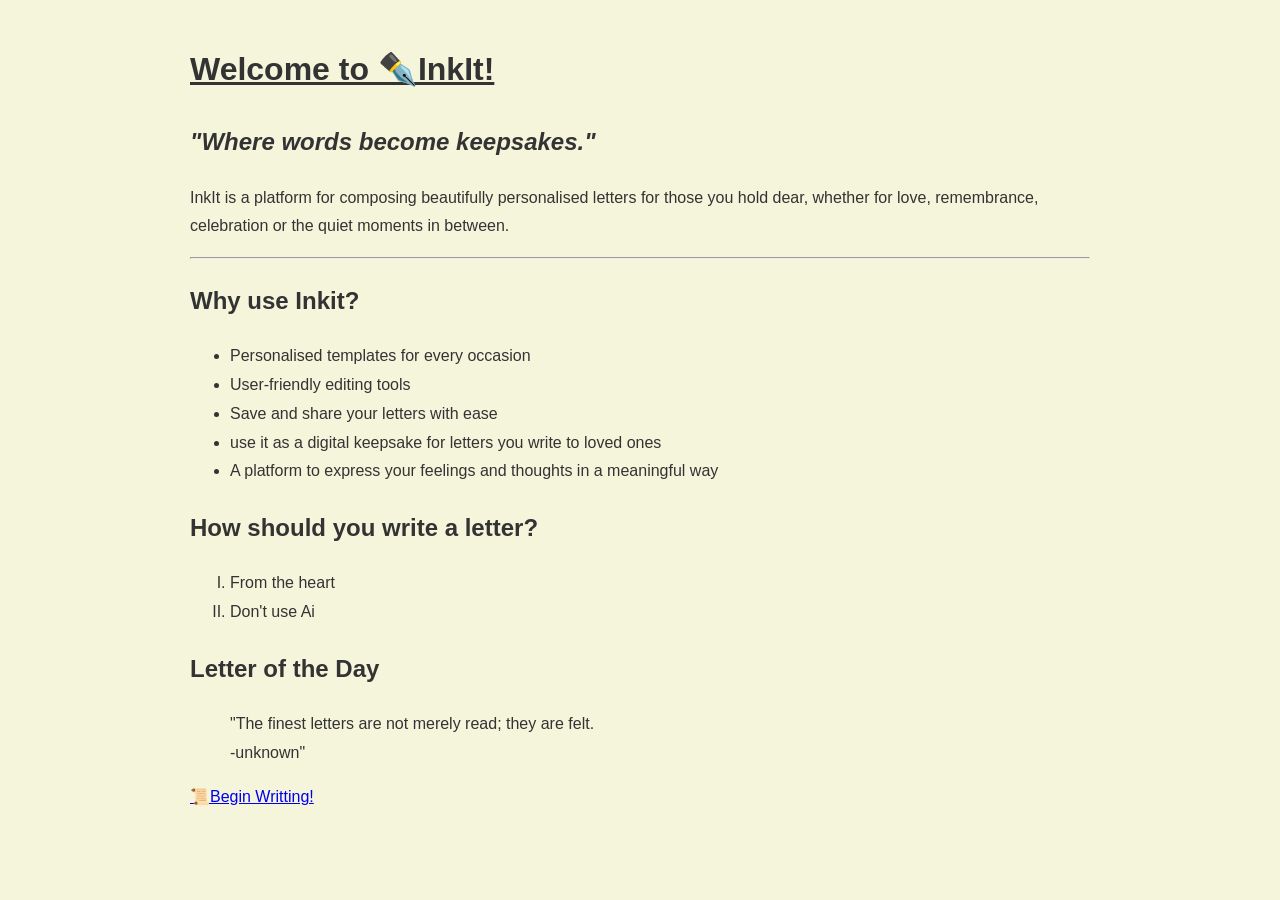
==== index.html @ 70000fcc "Initial commit for InkIt" ====
<!DOCTYPE html>

<html>

<head>

    <style>

body{
    background-color: #f5ecd7;
    color:#3e2723;
    font-family:Garamond, serif;
    max-width:900px;
    margin:auto;
    padding:30px;
    line-height:1.8;

}
    </style>
    <meta charset="UTF-8">
    <meta name="viewport" content="width=device-width, initial-scale=1.0">
    <title> InkIt</title>

</head>    

<body style="font-family: Arial, sans-serif; background-color: beige; color: #333; padding: 20px;">
    <header>
        <h1> <ins>Welcome to ✒️InkIt!</ins></h1>
<h2><i>"Where words become keepsakes."</i></h2>
    </header>
    
    

    <p> InkIt is a platform for composing beautifully personalised letters for those you hold dear, whether for love, remembrance, celebration or the quiet moments in between. </p>
    
    <hr>

    <h2> Why use Inkit?</h2>

<ul>
    <li> Personalised templates for every occasion</li>
    <li> User-friendly editing tools</li>
    <li> Save and share your letters with ease</li>
    <li> use it as a digital keepsake for letters you write to loved ones</li>
    <li> A platform to express your feelings and thoughts in a meaningful way</li>
</ul>

<h2> How should you write a letter?</h2>

<ol type="I">
    <li> From the heart</li>
    <li> Don't use Ai</li>
</ol>

<h2> Letter of the Day</h2>

<blockquote>

    "The finest letters are not merely read; 
    they are felt.<br>
    -unknown"
</blockquote>

</body>
    <a class="button" href="create.html" target=_self title=" This takes you to the create page">
        📜Begin Writting!
    </a>
   
<br>
</body>

</html>
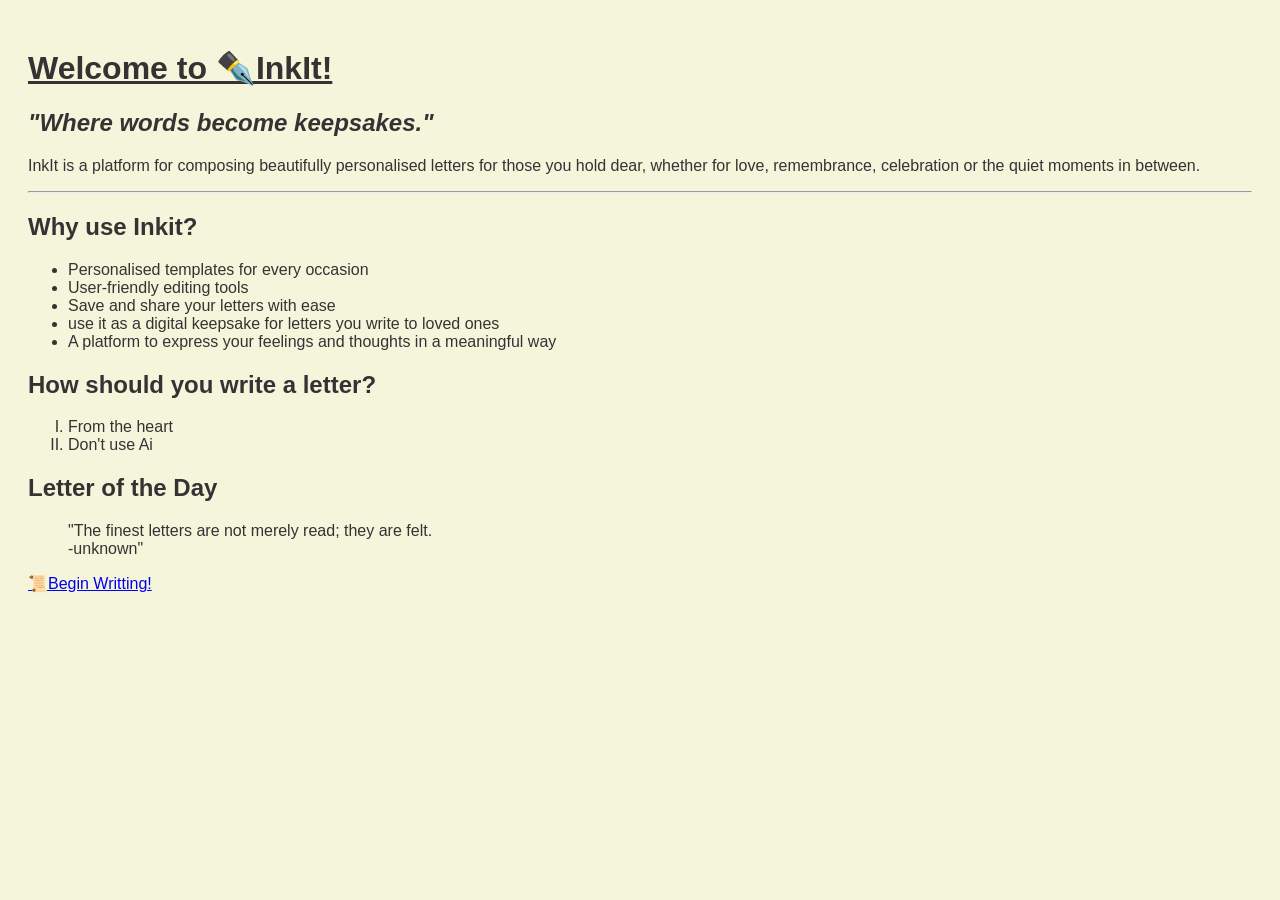
==== commit f58e9589: "Updated InkIt website design" ====
--- a/index.html
+++ b/index.html
@@ -10,10 +10,7 @@
     background-color: #f5ecd7;
     color:#3e2723;
     font-family:Garamond, serif;
-    max-width:900px;
-    margin:auto;
-    padding:30px;
-    line-height:1.8;
+   
 
 }
     </style>
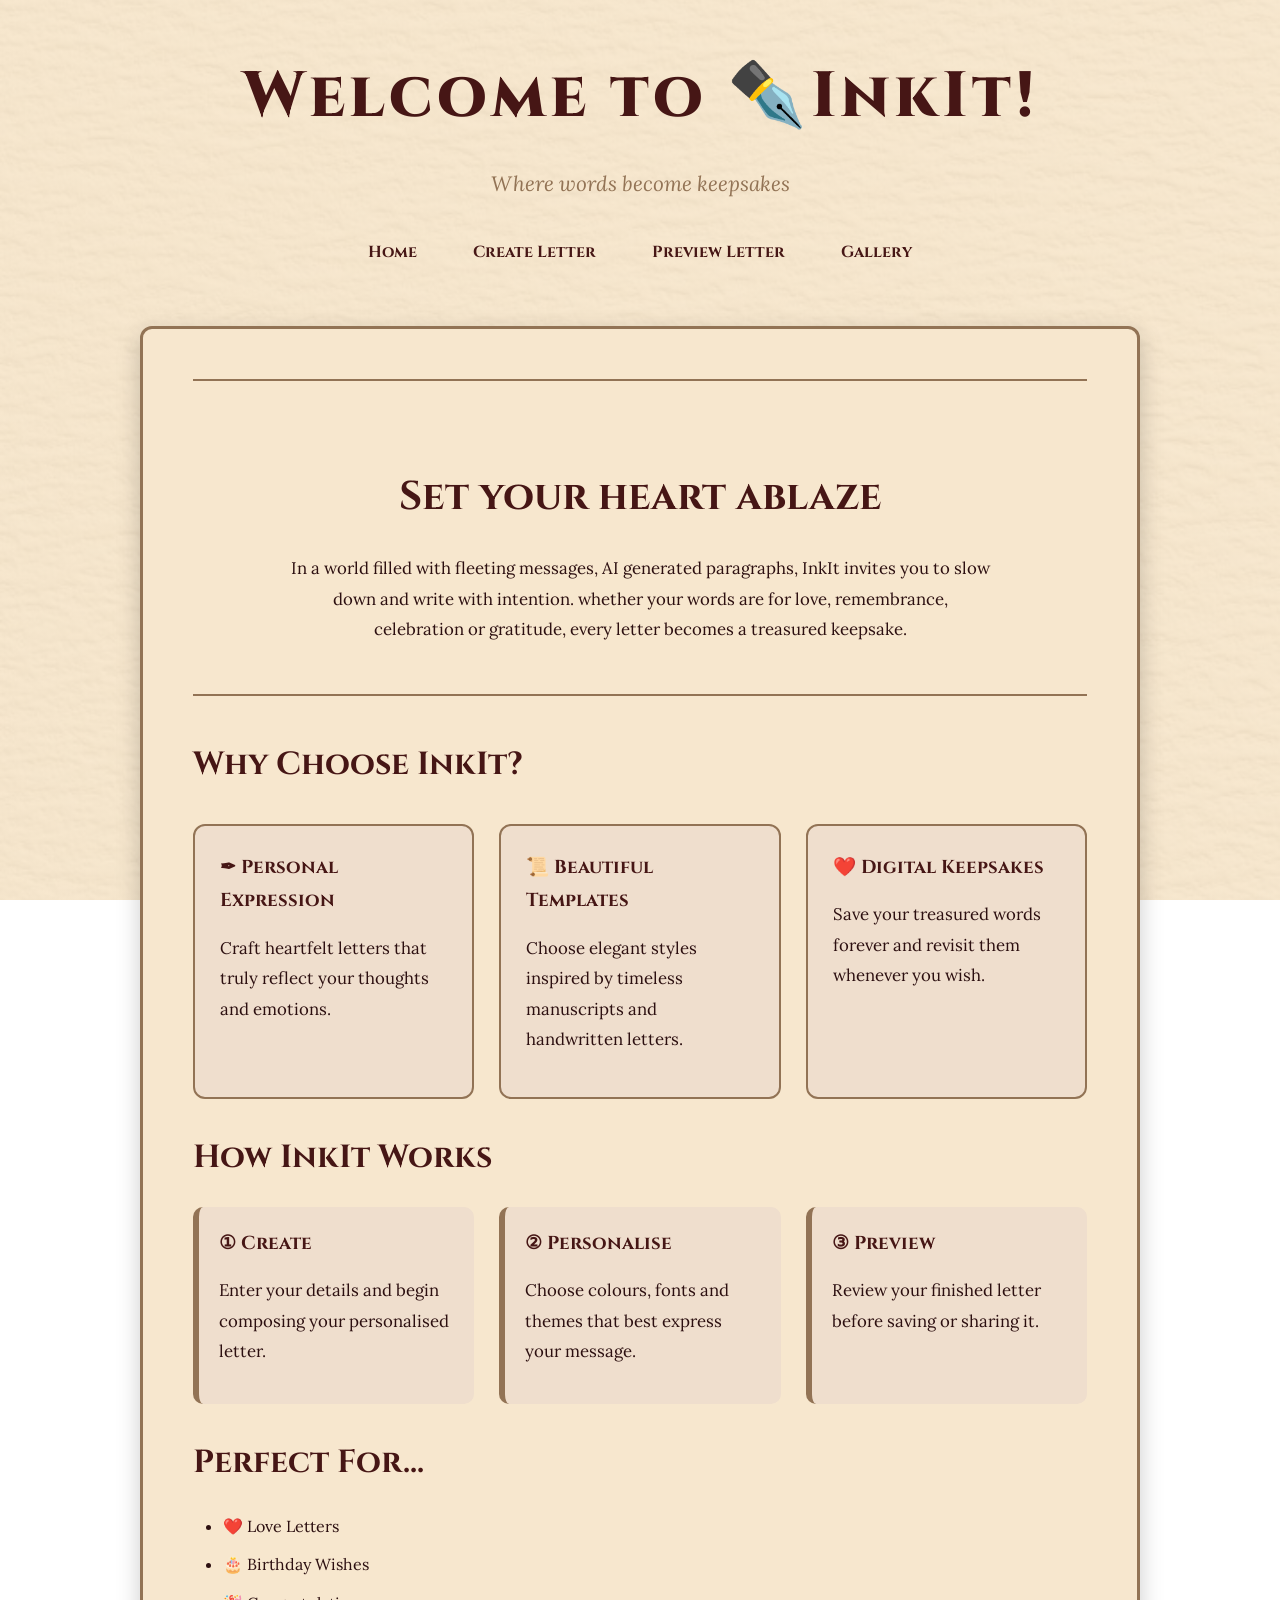
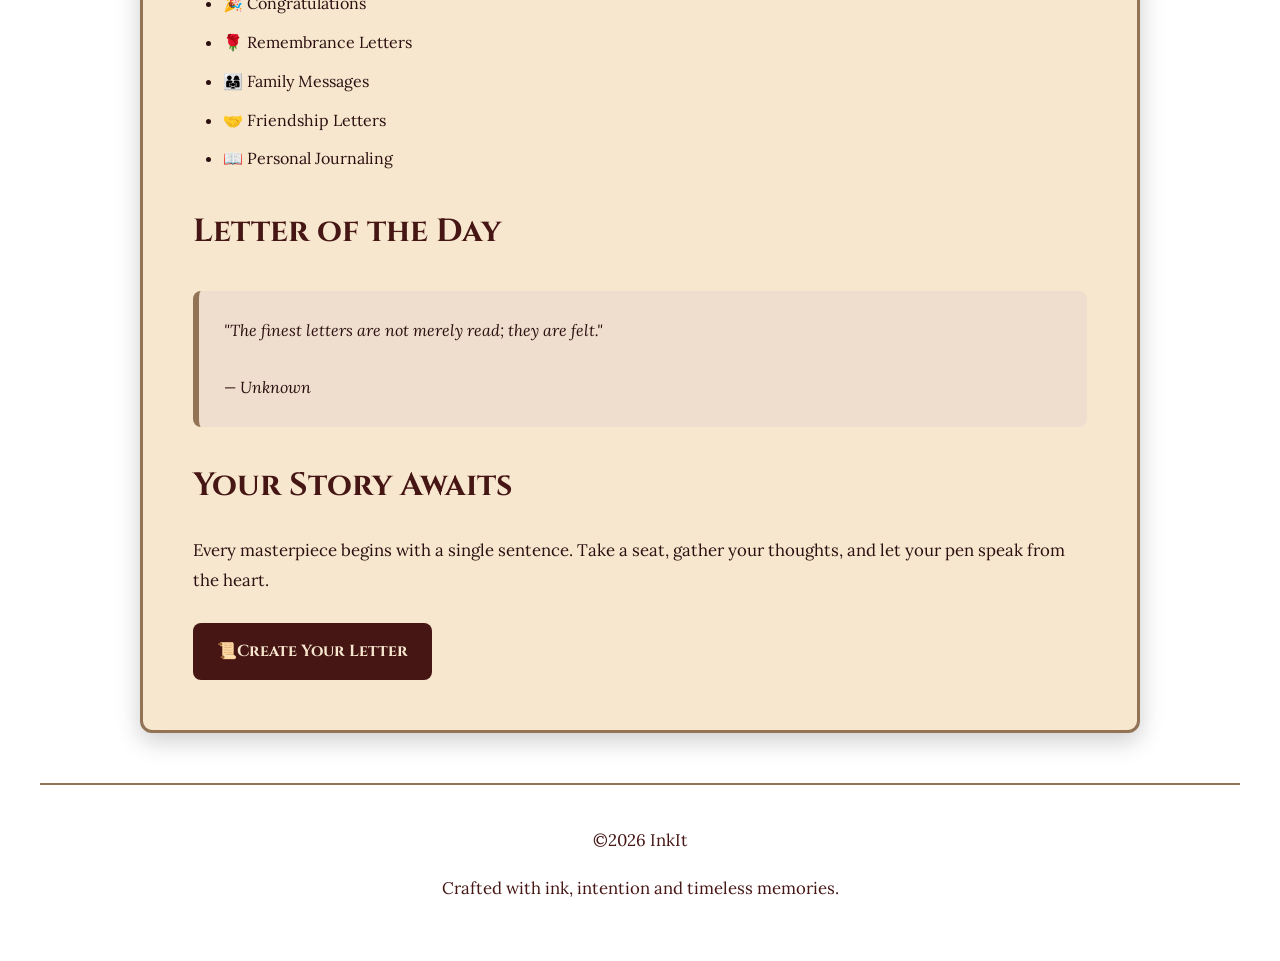
==== commit cfb10091: "updated CSS and HTML files" ====
--- a/index.html
+++ b/index.html
@@ -1,69 +1,224 @@
 <!DOCTYPE html>
-
-<html>
+<html lang="en">
 
 <head>
-
-    <style>
-
-body{
-    background-color: #f5ecd7;
-    color:#3e2723;
-    font-family:Garamond, serif;
-   
-
-}
-    </style>
+    <link rel="stylesheet" href="style.css"/>
     <meta charset="UTF-8">
     <meta name="viewport" content="width=device-width, initial-scale=1.0">
-    <title> InkIt</title>
-
-</head>    
-
-<body style="font-family: Arial, sans-serif; background-color: beige; color: #333; padding: 20px;">
+    <title>InkIt , where words become keepsakes</title>
+
+</head>
+<body>  
     <header>
-        <h1> <ins>Welcome to ✒️InkIt!</ins></h1>
-<h2><i>"Where words become keepsakes."</i></h2>
+
+        <h1>Welcome to ✒️InkIt!</h1>
+        <p class="tagline">Where words become keepsakes</p>
+
+        <nav>
+
+            <a href="index.html">Home</a>
+            <a href="create.html">Create Letter</a>
+            <a href="display.html">Preview Letter</a>
+            <a href="gallery.html">Gallery</a>
+
+        </nav>
     </header>
+
+    <main>
+        <section class="hero">
+            <h2> Set your heart ablaze</h2>
+            <p>
+                In a world filled with fleeting messages, AI generated paragraphs,
+                InkIt invites you to slow down and write with intention.
+
+                whether your words are for love, remembrance, celebration or gratitude,
+                every letter becomes a treasured keepsake.
+            </p>
+
+          
+        </section>
+
+<!-- This is the section for the about page -->
+
+ <section>
+<h2>Why Choose InkIt?</h2>
+
+<div class="card-container">
+
+<div class="card">
+
+<h3>✒ Personal Expression</h3>
+
+<p>
+Craft heartfelt letters that truly reflect your thoughts and emotions.
+</p>
+
+</div>
+
+<div class="card">
+
+<h3>📜 Beautiful Templates</h3>
+
+<p>
+
+Choose elegant styles inspired by timeless manuscripts and handwritten letters.
+
+</p>
+
+</div>
+
+<div class="card">
+
+<h3>❤️ Digital Keepsakes</h3>
+
+<p>
+
+Save your treasured words forever and revisit them whenever you wish.
+
+</p>
+
+</div>
+</div>  
+
+</section>
+
+<!-- This is the section for the how it works page -->
+
+<section>
+
+<h2>How InkIt Works</h2>
+
+<div class="steps">
+
+<div class="step">
+
+<h3>① Create</h3>
+
+<p>
+
+Enter your details and begin composing your personalised letter.
+
+</p>
+
+</div>
+
+<div class="step">
+
+<h3>② Personalise</h3>
+
+<p>
+
+Choose colours, fonts and themes that best express your message.
+
+</p>
+
+</div>
+
+<div class="step">
+
+<h3>③ Preview</h3>
+
+<p>
+
+Review your finished letter before saving or sharing it.
+
+</p>
+
+</div>
+
+</div>
+
+</section>
+
+<!-- This is the section that shows the types of letters you can create -->
+
+<section>
+
+<h2>Perfect For...</h2>
+
+<ul>
+
+<li>❤️ Love Letters</li>
+
+<li>🎂 Birthday Wishes</li>
+
+<li>🎉 Congratulations</li>
+
+<li>🌹 Remembrance Letters</li>
+
+<li>👨‍👩‍👧 Family Messages</li>
+
+<li>🤝 Friendship Letters</li>
+
+<li>📖 Personal Journaling</li>
+
+</ul>
+
+</section>
+
+<!-- Quoteeeeeeeee -->
+
+<section>
+
+<h2>Letter of the Day</h2>
+
+<blockquote>
+
+"The finest letters are not merely read;
+they are felt."
+
+<br><br>
+
+— Unknown
+
+</blockquote>
+
+</section>
+
+<!-- motivation-->
+
+<section>
+
+<h2>Your Story Awaits</h2>
+
+<p>
+
+Every masterpiece begins with a single sentence.
+
+Take a seat, gather your thoughts,
+and let your pen speak from the heart.
+
+</p>
+
+<a class="button" href="create.html">
+
+ 📜Create Your Letter
+
+</a>
+
+</section>
+
+</main>
+
+<footer>
+
+<hr>
+
+<p>
+
+©️2026 InkIt
+
+</p>
+
+<p>
+
+Crafted with ink, intention and timeless memories.
+
+</p>
+
+</footer>
+
+</body>
+
+</html>
     
-    
-
-    <p> InkIt is a platform for composing beautifully personalised letters for those you hold dear, whether for love, remembrance, celebration or the quiet moments in between. </p>
-    
-    <hr>
-
-    <h2> Why use Inkit?</h2>
-
-<ul>
-    <li> Personalised templates for every occasion</li>
-    <li> User-friendly editing tools</li>
-    <li> Save and share your letters with ease</li>
-    <li> use it as a digital keepsake for letters you write to loved ones</li>
-    <li> A platform to express your feelings and thoughts in a meaningful way</li>
-</ul>
-
-<h2> How should you write a letter?</h2>
-
-<ol type="I">
-    <li> From the heart</li>
-    <li> Don't use Ai</li>
-</ol>
-
-<h2> Letter of the Day</h2>
-
-<blockquote>
-
-    "The finest letters are not merely read; 
-    they are felt.<br>
-    -unknown"
-</blockquote>
-
-</body>
-    <a class="button" href="create.html" target=_self title=" This takes you to the create page">
-        📜Begin Writting!
-    </a>
-   
-<br>
-</body>
-
-</html>
--- a/style.css
+++ b/style.css
@@ -0,0 +1,616 @@
+/*fonts*/
+
+@import url('https://fonts.googleapis.com/css2?family=Cinzel:wght@600;700;800&family=Lora:wght@400;500;600&display=swap');
+
+/* Colour Palette
+
+   Rich Mahogany      #2C0F10
+   Dark Mahogany      #461615 (a different shade of Rich Mahogany)
+   Faded Copper       #927355
+   Champagne Mist     #F7E7CE
+   Almond Cream       #EFDECD
+ */
+
+
+
+*{
+    margin:0;
+    padding:0;
+    box-sizing:border-box;
+}
+
+/* Body*/
+
+body{
+
+    background:
+    linear-gradient(
+    rgba(247,231,206,.92),
+    rgba(247,231,206,.92)),
+    url("13440498884317250.jpg");
+
+    background-size:cover;
+
+    background-position:center;
+
+    background-attachment:fixed;
+
+    font-family:'Lora', serif;
+
+    color:#2C0F10;
+
+    line-height:1.8;
+
+    padding:40px;
+}
+
+/*   Main Paper*/
+
+main{
+
+    max-width:1000px;
+
+    margin:auto;
+
+    background:#F7E7CE;
+
+    padding:50px;
+
+    border-radius:12px;
+
+    border:3px solid #927355;
+
+    box-shadow:
+
+    0 8px 25px rgba(0,0,0,.20);
+
+}
+
+/* Header */
+
+header{
+
+    text-align:center;
+
+    margin-bottom:50px;
+}
+
+header h1{
+
+    font-family:'Cinzel', serif;
+
+    font-size:4rem;
+
+    font-weight:800;
+
+    color:#461615;
+
+    letter-spacing:4px;
+
+    margin-bottom:10px;
+}
+
+.tagline{
+
+    font-style:italic;
+
+    color:#927355;
+
+    font-size:1.3rem;
+
+    margin-bottom:25px;
+}
+
+/* Navigation */
+
+nav{
+
+    display:flex;
+
+    justify-content:center;
+
+    gap:20px;
+
+    flex-wrap:wrap;
+}
+
+nav a{
+
+    text-decoration:none;
+
+    color:#461615;
+
+    font-family:'Cinzel', serif;
+
+    font-weight:700;
+
+    padding:10px 18px;
+
+    border-radius:8px;
+
+    transition:.3s;
+}
+
+nav a:hover{
+
+    background:#461615;
+
+    color:#F7E7CE;
+}
+
+/* Headings */
+
+h2{
+
+    font-family:'Cinzel', serif;
+
+    color:#461615;
+
+    font-size:2rem;
+
+    margin-bottom:20px;
+
+    margin-top:30px;
+}
+
+h3{
+
+    font-family:'Cinzel', serif;
+
+    color:#461615;
+
+    margin-bottom:15px;
+}
+
+/* Paragraphs*/
+
+p{
+
+    margin-bottom:18px;
+
+    font-size:1.05rem;
+}
+
+/* Hero Section*/
+
+.hero{
+
+    text-align:center;
+
+    padding:50px 20px;
+
+    border-top:2px solid #927355;
+
+    border-bottom:2px solid #927355;
+
+    margin-bottom:40px;
+}
+
+.hero h2{
+
+    font-size:2.5rem;
+}
+
+.hero p{
+
+    max-width:700px;
+
+    margin:auto;
+
+    margin-top:20px;
+}
+
+/* Cards */
+
+.card-container{
+
+    display:grid;
+
+    grid-template-columns:
+    repeat(auto-fit,minmax(240px,1fr));
+
+    gap:25px;
+
+    margin-top:30px;
+}
+
+.card{
+
+    background:#EFDECD;
+
+    padding:25px;
+
+    border-radius:12px;
+
+    border:2px solid #927355;
+
+    transition:.3s;
+}
+
+.card:hover{
+
+    transform:translateY(-5px);
+
+    box-shadow:0 8px 20px rgba(0,0,0,.15);
+}
+
+/* Steps*/
+
+.steps{
+
+    display:grid;
+
+    grid-template-columns:
+    repeat(auto-fit,minmax(220px,1fr));
+
+    gap:25px;
+}
+
+.step{
+
+    background:#EFDECD;
+
+    padding:20px;
+
+    border-left:6px solid #927355;
+
+    border-radius:10px;
+}
+
+/* Lists */
+
+ul,
+ol{
+
+    margin-left:30px;
+
+    margin-top:20px;
+}
+
+li{
+
+    margin-bottom:10px;
+}
+
+/*Blockquotes*/
+
+blockquote{
+
+    background:#EFDECD;
+
+    border-left:6px solid #927355;
+
+    padding:25px;
+
+    font-style:italic;
+
+    border-radius:8px;
+
+    margin:30px 0;
+}
+
+/* Forms*/
+
+form{
+
+    margin-top:30px;
+}
+
+label{
+
+    display:block;
+
+    margin-top:20px;
+
+    margin-bottom:8px;
+
+    font-weight:bold;
+}
+
+input,
+textarea,
+select{
+
+    width:100%;
+
+    padding:14px;
+
+    border:2px solid #927355;
+
+    border-radius:8px;
+
+    font-family:'Lora', serif;
+
+    background:#fffdf9;
+
+    margin-bottom:15px;
+}
+
+textarea{
+
+    resize:vertical;
+
+    min-height:450px;
+}
+
+/* Toolbar */
+
+.toolbar{
+
+    display:flex;
+
+    flex-wrap:wrap;
+
+    gap:12px;
+}
+
+/*Buttons*/
+
+button,
+input[type="submit"],
+.button{
+
+    display:inline-block;
+
+    text-decoration:none;
+
+    cursor:pointer;
+
+    background:#461615;
+
+    color:#F7E7CE;
+
+    border:none;
+
+    border-radius:8px;
+
+    padding:14px 24px;
+
+    font-family:'Cinzel', serif;
+
+    font-weight:700;
+
+    transition:.3s;
+
+    margin-top:10px;
+}
+
+button:hover,
+input[type="submit"]:hover,
+.button:hover{
+
+    background:#927355;
+
+    transform:translateY(-2px);
+}
+
+/*Tables*/
+
+table{
+
+    width:100%;
+
+    border-collapse:collapse;
+
+    margin-top:20px;
+}
+
+th,
+td{
+
+    border:1px solid #927355;
+
+    padding:15px;
+
+    text-align:left;
+}
+
+th{
+
+    background:#EFDECD;
+
+    width:200px;
+}
+
+/* Letter Preview*/
+
+.letter-preview{
+
+    background:#FFFDF8;
+
+    padding:35px;
+
+    border:2px solid #927355;
+
+    border-radius:10px;
+}
+
+legend{
+
+    font-family:'Cinzel', serif;
+
+    color:#461615;
+
+    font-weight:700;
+}
+
+/* CTA Section*/
+
+
+
+/*Footer*/
+
+footer{
+
+    text-align:center;
+
+    margin-top:50px;
+
+    color:#461615;
+
+    font-size:.95rem;
+}
+
+/* Horizontal Rule */
+
+hr{
+
+    border:none;
+
+    height:2px;
+
+    background:#927355;
+
+    margin:40px 0;
+}
+
+/* Scrollbar (Chrome/Edge) */
+
+::-webkit-scrollbar{
+
+    width:12px;
+}
+
+::-webkit-scrollbar-track{
+
+    background:#EFDECD;
+}
+
+::-webkit-scrollbar-thumb{
+
+    background:#927355;
+
+    border-radius:10px;
+}
+
+::-webkit-scrollbar-thumb:hover{
+
+    background:#461615;
+}
+
+/* Gallery */
+
+.gallery-grid{
+
+display:grid;
+
+grid-template-columns:repeat(auto-fit,minmax(260px,1fr));
+
+gap:35px;
+
+margin-top:40px;
+
+}
+
+/*  Flip Cards */
+
+.flip-card{
+
+background:transparent;
+
+height:340px;
+
+perspective:1000px;
+
+}
+
+.flip-card-inner{
+
+position:relative;
+
+width:100%;
+
+height:100%;
+
+transition:transform .8s;
+
+transform-style:preserve-3d;
+
+}
+
+.flip-card:hover .flip-card-inner{
+
+transform:rotateY(180deg);
+
+}
+
+.flip-card-front,
+.flip-card-back{
+
+position:absolute;
+
+width:100%;
+
+height:100%;
+
+backface-visibility:hidden;
+
+border-radius:12px;
+
+overflow:hidden;
+
+border:2px solid #927355;
+
+box-shadow:0 10px 25px rgba(0,0,0,.15);
+
+}
+
+.flip-card-front{
+
+background:#F7E7CE;
+
+display:flex;
+
+flex-direction:column;
+
+justify-content:space-between;
+
+}
+
+.flip-card-front img{
+
+width:100%;
+
+height:250px;
+
+object-fit:cover;
+
+}
+
+.flip-card-front h3{
+
+padding:15px;
+
+text-align:center;
+
+}
+
+.flip-card-back{
+
+background:#461615;
+
+color:#F7E7CE;
+
+transform:rotateY(180deg);
+
+display:flex;
+
+flex-direction:column;
+
+justify-content:center;
+
+align-items:center;
+
+padding:25px;
+
+text-align:center;
+
+}
+
+.flip-card-back h3{
+
+color:#F7E7CE;
+
+margin-bottom:20px;
+
+}
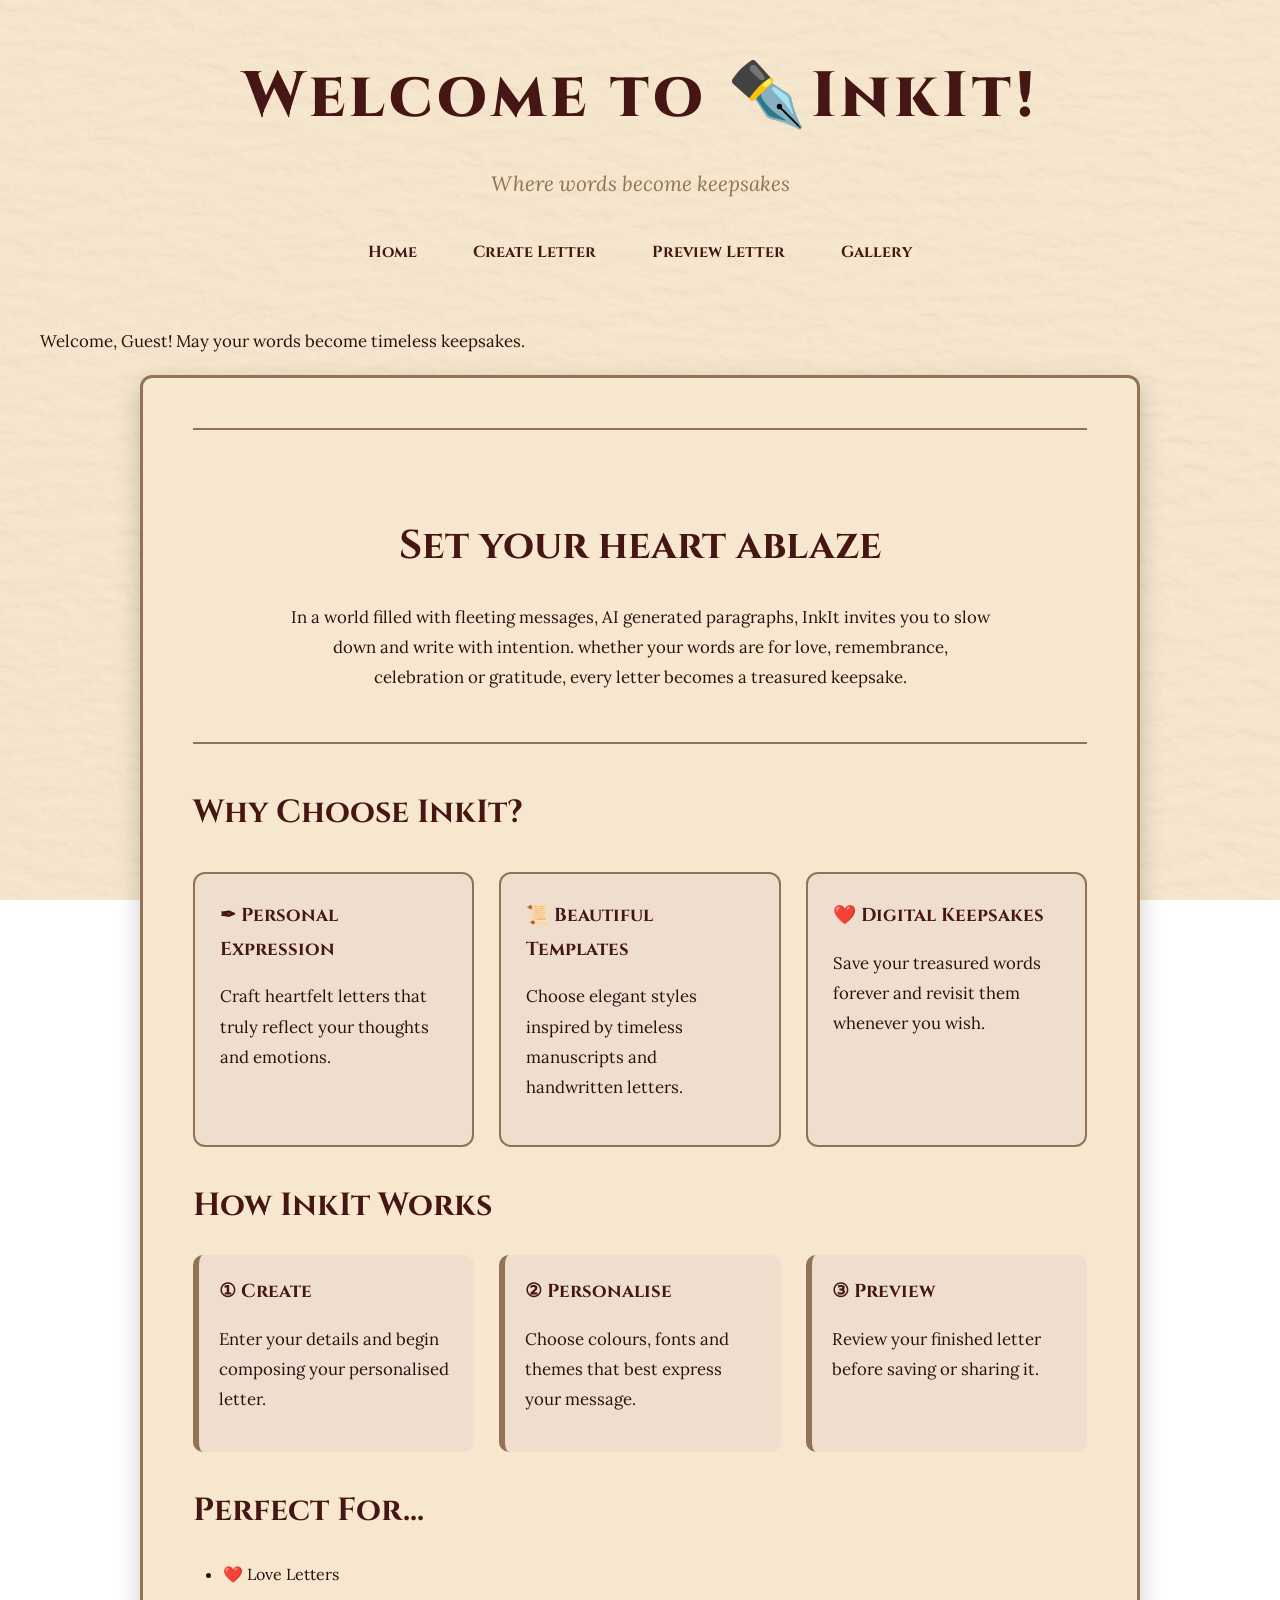
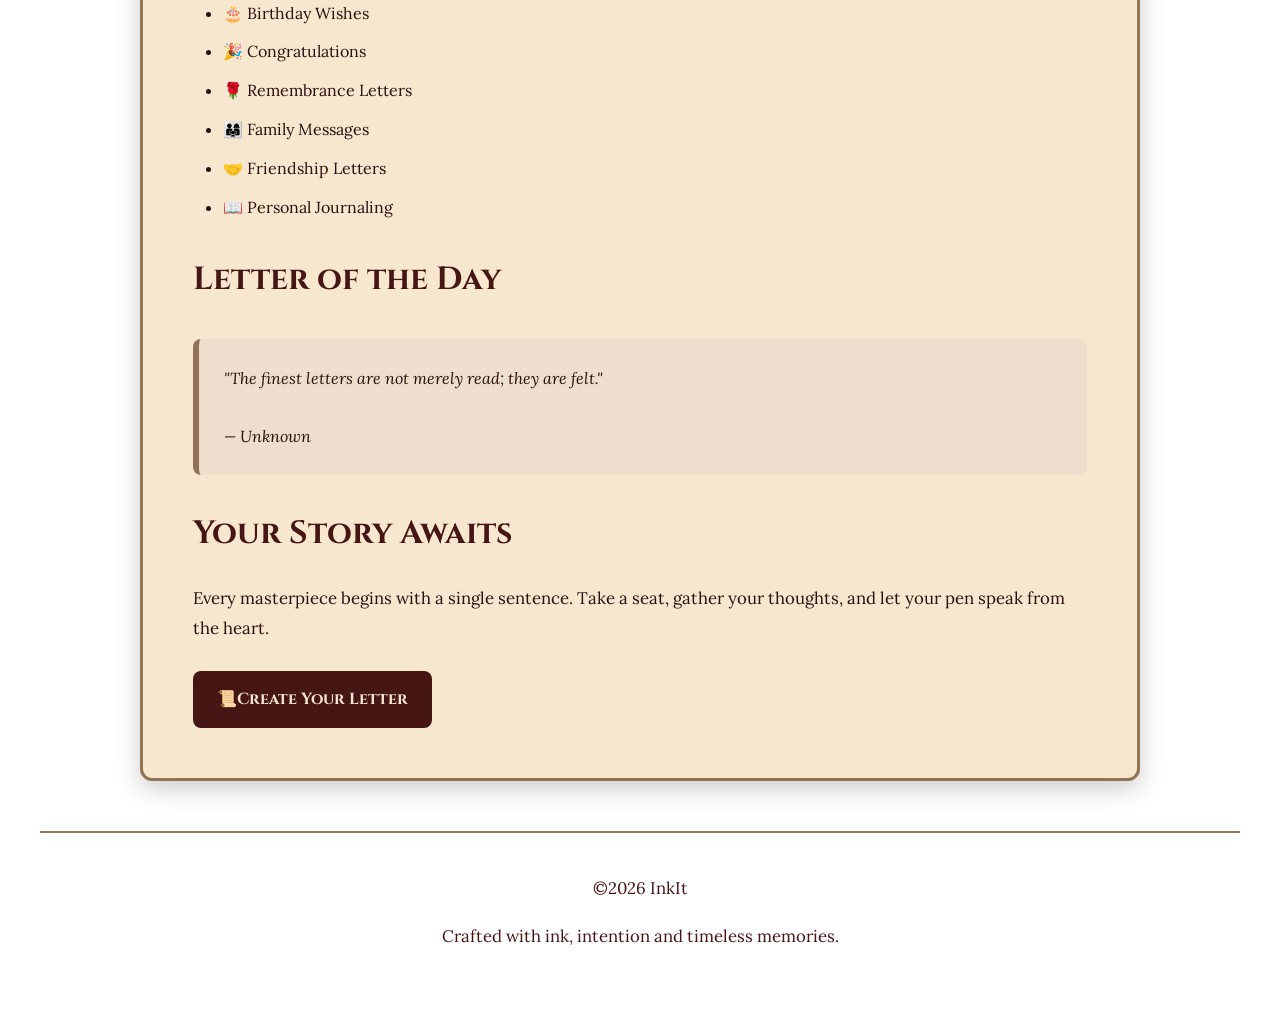
==== commit dbedd9fb: "Add JavaScript interactivity to InkIt website" ====
--- a/index.html
+++ b/index.html
@@ -6,12 +6,15 @@
     <meta charset="UTF-8">
     <meta name="viewport" content="width=device-width, initial-scale=1.0">
     <title>InkIt , where words become keepsakes</title>
+    
 
 </head>
-<body>  
+<body> 
+      
     <header>
 
         <h1>Welcome to ✒️InkIt!</h1>
+       
         <p class="tagline">Where words become keepsakes</p>
 
         <nav>
@@ -23,6 +26,8 @@
 
         </nav>
     </header>
+
+    <p id="welcome-message"></p>
 
     <main>
         <section class="hero">
@@ -217,8 +222,9 @@
 </p>
 
 </footer>
-
+<script src="script.js"></script>
 </body>
+
 
 </html>
     
